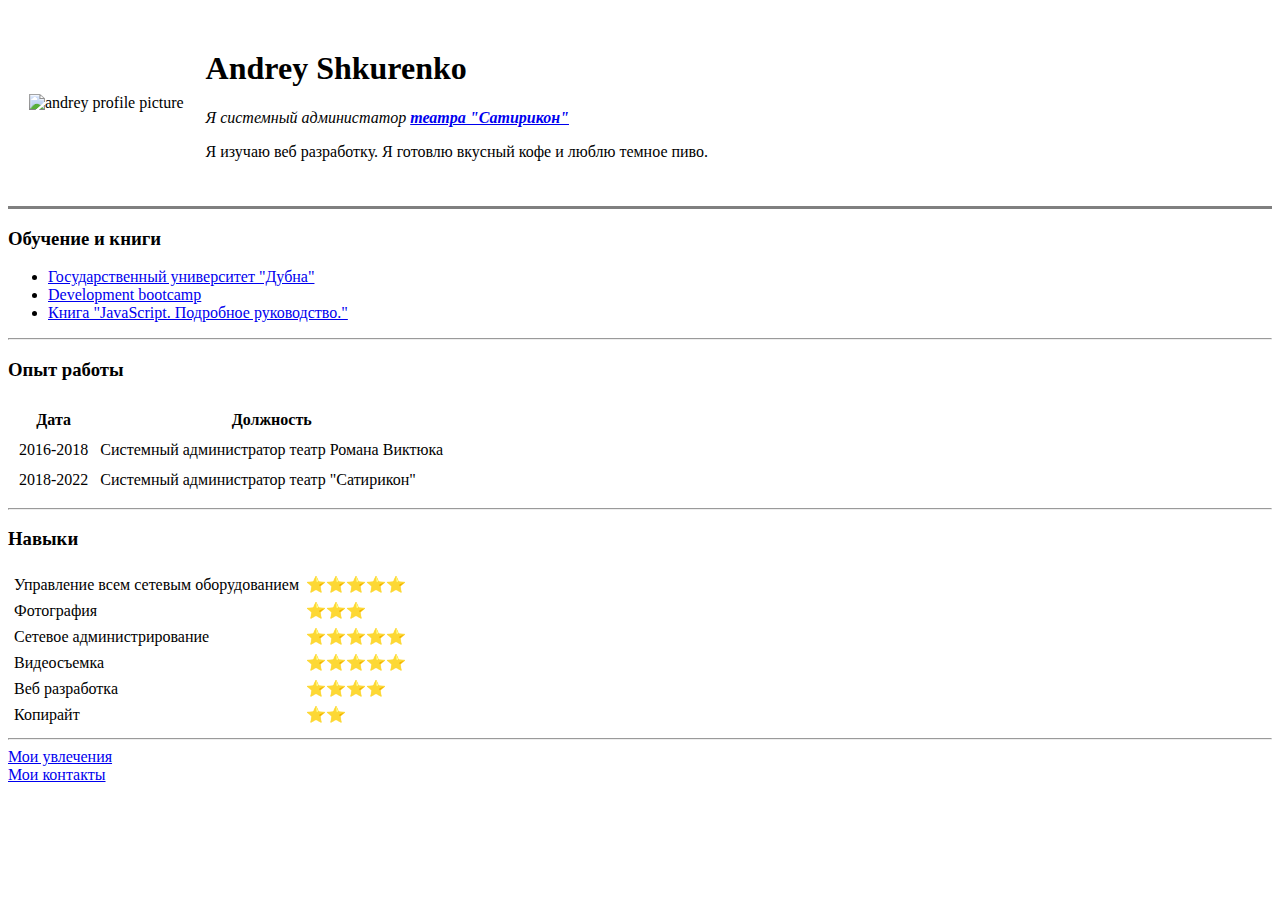
==== index.html @ 785e6e60 "Add initial wd website files" ====
<!DOCTYPE html>
<html lang="en">
<head>
    <meta charset="UTF-8">
    
    <title>💖Andrey Personal Site</title>
</head>
<body>
    <table cellspacing="20">
        <tr>
            <td>
                <img src="images/andr.png" alt = "andrey profile picture">
                
            </td>
            <td>
                <h1>Andrey Shkurenko</h1> 
                <p><em>Я системный администатор <a href=https://www.satirikon.ru/><strong>театра "Сатирикон"</strong></em></p></a>
                <p>Я изучаю веб разработку. Я готовлю вкусный кофе и люблю темное пиво.</p>
            </td>
        </tr>
    </table>
   
   
   
   <hr size =3 noshade="0">
   <h3> Обучение и книги</h3>
   <ul>
   <li>
    <a href=https://www.uni-dubna.ru/> Государственный университет "Дубна"</a>
   </li>

    <li>
        <a href=https://www.udemy.com/course/the-complete-web-development-bootcamp/> Development bootcamp</a>
    </li>
   
    <li>
        <a href=https://www.litres.ru/devid-flenagan/javascript-podrobnoe-rukovodstvo-6-e-izdanie-24499998/>Книга "JavaScript. Подробное руководство."</a>
        
    </li>
   </ul>
   <hr>
   <h3>Опыт работы</h3>
   <table cellspacing="10">
 <th>Дата</th>
 <th>Должность</th>
 <tr>
    <td>2016-2018</td>
    <td>Системный администратор театр Романа Виктюка</td>
<tr>
    <td>2018-2022</td>
    <td>Системный администратор театр "Сатирикон"</td>
    </tr>
</table>
<hr>
<h3>Навыки</h3>
    <table cellspacing="5">
<tr>
 
        <td>Управление всем сетевым оборудованием </td>
        <td>⭐⭐⭐⭐⭐</td>
        </tr>
        <tr>
        <td>Фотография</td>
        <td>⭐⭐⭐</td>
</tr>
<tr>
    <td>Cетевое администрирование </td>
    <td>⭐⭐⭐⭐⭐</td>
</tr>
<tr>
    <td>Видеосъемка</td>
    <td>⭐⭐⭐⭐⭐</td>
    </tr>
<tr>
    <td>Веб разработка</td>
    <td>⭐⭐⭐⭐</td>
</tr>
<tr>
    <td>Копирайт</td>
    <td>⭐⭐</td>
</tr>
    </table>

   </table>
   <hr>
   <a href="hobbies.html">Мои увлечения</a>
   <br>
   <a href="contact.html">Мои контакты</a>
</body>
</html>
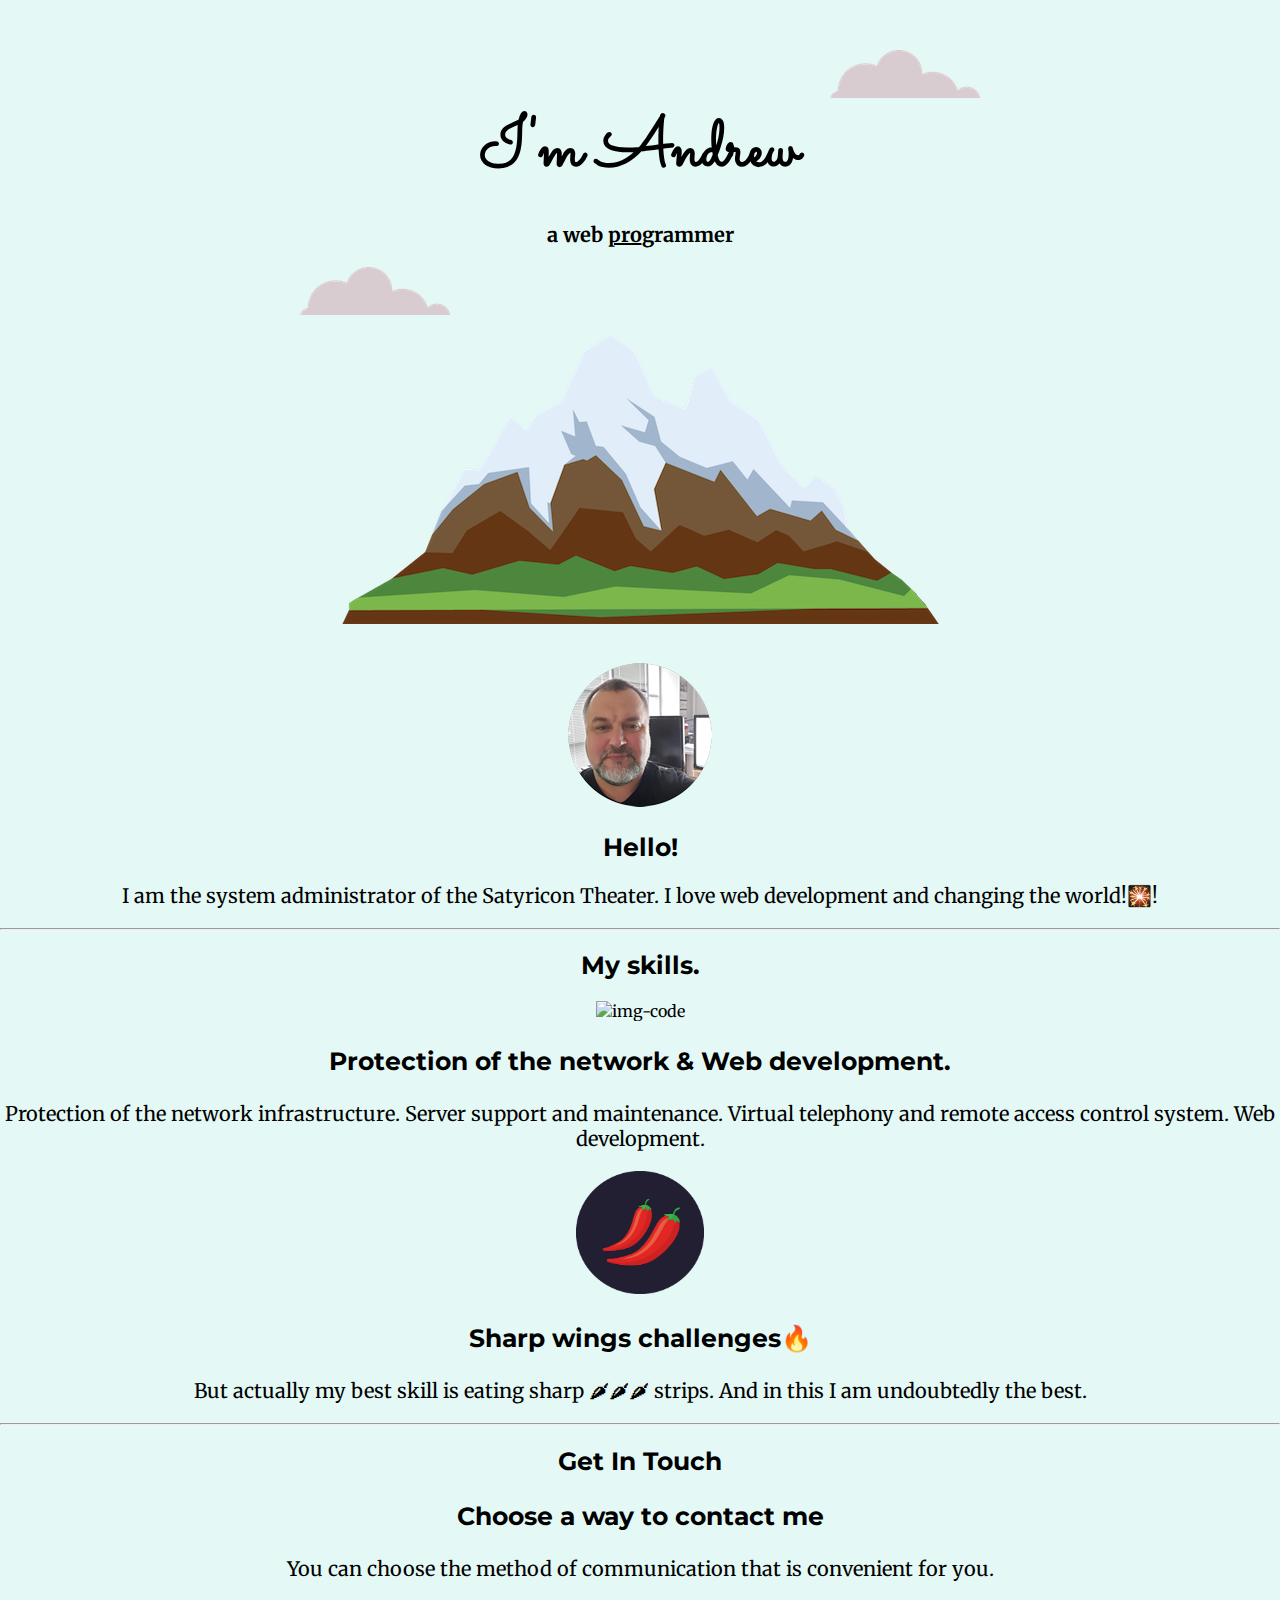
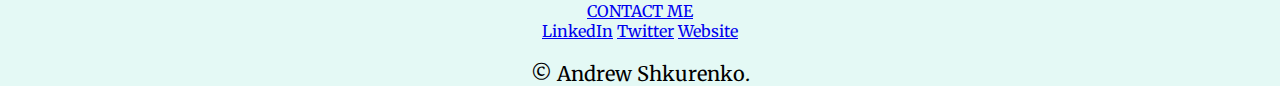
==== commit f32c74d8: "Add files via upload" ====
--- a/index.html
+++ b/index.html
@@ -2,89 +2,67 @@
 <html lang="en">
 <head>
     <meta charset="UTF-8">
-    
-    <title>💖Andrey Personal Site</title>
+    <meta http-equiv="X-UA-Compatible" content="IE=edge">
+    <meta name="viewport" content="width=device-width, initial-scale=1.0">
+    <title>Andrew Shkurenko</title>
+    <link rel="stylesheet"  type = "text/css" href="css/styles.css">
+    <link rel="icon" href="favicon.ico">
+   
+    <link rel="preconnect" href="https://fonts.gstatic.com" crossorigin>
+    <link rel="preconnect" href="https://fonts.googleapis.com">
+<link rel="preconnect" href="https://fonts.gstatic.com" crossorigin>
+<link href="https://fonts.googleapis.com/css2?family=Merriweather&family=Montserrat&family=Sacramento&display=swap" rel="stylesheet">
+<link rel="preconnect" href="https://fonts.googleapis.com">
+<link rel="preconnect" href="https://fonts.gstatic.com" crossorigin>
+<link rel="preconnect" href="https://fonts.googleapis.com">
+<link rel="preconnect" href="https://fonts.gstatic.com" crossorigin>
+<link href="https://fonts.googleapis.com/css2?family=Anton&family=Dynalight&family=Lobster&family=Parisienne&family=Romanesco&family=Yesteryear&display=swap" rel="stylesheet">
 </head>
 <body>
-    <table cellspacing="20">
-        <tr>
-            <td>
-                <img src="images/andr.png" alt = "andrey profile picture">
-                
-            </td>
-            <td>
-                <h1>Andrey Shkurenko</h1> 
-                <p><em>Я системный администатор <a href=https://www.satirikon.ru/><strong>театра "Сатирикон"</strong></em></p></a>
-                <p>Я изучаю веб разработку. Я готовлю вкусный кофе и люблю темное пиво.</p>
-            </td>
-        </tr>
-    </table>
-   
-   
-   
-   <hr size =3 noshade="0">
-   <h3> Обучение и книги</h3>
-   <ul>
-   <li>
-    <a href=https://www.uni-dubna.ru/> Государственный университет "Дубна"</a>
-   </li>
-
-    <li>
-        <a href=https://www.udemy.com/course/the-complete-web-development-bootcamp/> Development bootcamp</a>
-    </li>
-   
-    <li>
-        <a href=https://www.litres.ru/devid-flenagan/javascript-podrobnoe-rukovodstvo-6-e-izdanie-24499998/>Книга "JavaScript. Подробное руководство."</a>
-        
-    </li>
-   </ul>
-   <hr>
-   <h3>Опыт работы</h3>
-   <table cellspacing="10">
- <th>Дата</th>
- <th>Должность</th>
- <tr>
-    <td>2016-2018</td>
-    <td>Системный администратор театр Романа Виктюка</td>
-<tr>
-    <td>2018-2022</td>
-    <td>Системный администратор театр "Сатирикон"</td>
-    </tr>
-</table>
-<hr>
-<h3>Навыки</h3>
-    <table cellspacing="5">
-<tr>
- 
-        <td>Управление всем сетевым оборудованием </td>
-        <td>⭐⭐⭐⭐⭐</td>
-        </tr>
-        <tr>
-        <td>Фотография</td>
-        <td>⭐⭐⭐</td>
-</tr>
-<tr>
-    <td>Cетевое администрирование </td>
-    <td>⭐⭐⭐⭐⭐</td>
-</tr>
-<tr>
-    <td>Видеосъемка</td>
-    <td>⭐⭐⭐⭐⭐</td>
-    </tr>
-<tr>
-    <td>Веб разработка</td>
-    <td>⭐⭐⭐⭐</td>
-</tr>
-<tr>
-    <td>Копирайт</td>
-    <td>⭐⭐</td>
-</tr>
-    </table>
-
-   </table>
-   <hr>
-   <a href="hobbies.html">Мои увлечения</a>
-   <br>
-   <a href="contact.html">Мои контакты</a>
+  
+<div class="top-container">
+    <img class="top-cloud" src="images/cloud.png" alt="cloud-img">
+    <h1>I'm Andrew</h1>
+    <p><strong>a web <span class="pro">pro</span>grammer</strong></p>
+    <img class="bottom-cloud" src="images/cloud.png" alt="cloud-img">
+    <img src="images/mountain.png" alt="mointain-img">
+    
+    <div class="middle-container">
+        <div class="profile">
+          <img class="foto" src="images/andr.png" alt="">
+          <h2>Hello!</h2>
+          <p>I am the system administrator of the Satyricon Theater. I love web development and changing the world!🎇!</p>
+        </div>
+        <hr>
+        <div class="skills">
+          <h2>My skills.</h2>
+          <div class="skill-row">
+            <img class="img-code" src="https://media.giphy.com/media/LYBHgc2yiO07G3dkkQ/giphy.gif" alt="img-code">
+            <h3>Protection of the network & Web development.</h3>
+            <p>Protection of the network infrastructure. Server support and maintenance. Virtual telephony and remote access control system. Web development.</p>
+          </div>
+          <div class="skill-row">
+            <img class="chilles" src="images\chillies.png" alt="chilles.png">
+            <h3>Sharp wings challenges🔥</h3>
+            <p>But actually my best skill is eating sharp 🌶🌶🌶 strips. And in this I am undoubtedly the best.</p>
+          </div>
+        </div>
+        <hr>
+        <div class="contact-me">
+          <h2>Get In Touch</h2>
+          <h3>Choose a way to contact me</h3>
+          <p>You can choose the method of communication that is convenient for you.</p>
+          <a class="btn" href="mailto:name@email.com">CONTACT ME</a>
+        </div>
+      </div>
+      
+      
+      <div class="bottom-container">
+        <a class="footer-link" href="https://www.linkedin.com/">LinkedIn</a>
+        <a class="footer-link" href="https://twitter.com/">Twitter</a>
+        <a class="footer-link" href="https://www.appbrewery.co/">Website</a>
+        <p>© Andrew Shkurenko.</p>
+      </div>
+      
 </body>
 </html>--- a/css/styles.css
+++ b/css/styles.css
@@ -0,0 +1,72 @@
+body{
+    margin: 0px;
+    text-align: center;
+    font-family: 'Merriweather', serif;
+}
+
+p{
+    font-size: 20px;
+}
+h1 {
+    
+    margin: 0px;
+    font-family: 'Sacramento', cursive;
+    font-size: 70px;
+    
+}
+
+h2 {
+    font-family: 'Montserrat';
+    font-size: 25px;
+}
+
+h3 {
+    font-family: 'Montserrat';
+    font-size: 25px;
+    
+}
+
+
+.top-container{
+    background-color: #E4F9F5;
+    position: relative;
+    padding-top: 100px;
+}
+
+
+.middle-container{
+
+}Rule is :empty
+.skill-row{
+    width: 10%;
+}
+.foto {
+margin-top: 35px;}
+.img-code{
+    width:10%;
+}
+
+.chilles{
+    width: 10%
+    ;}
+
+.bottom-container{
+    
+    
+}
+
+.pro {
+    text-decoration: underline;
+    font-weight: bold;
+}
+
+.bottom-cloud {
+    position: absolute;
+    left: 300px;
+}
+
+.top-cloud {
+    position: absolute;
+    right: 300px;
+    top: 50px;
+}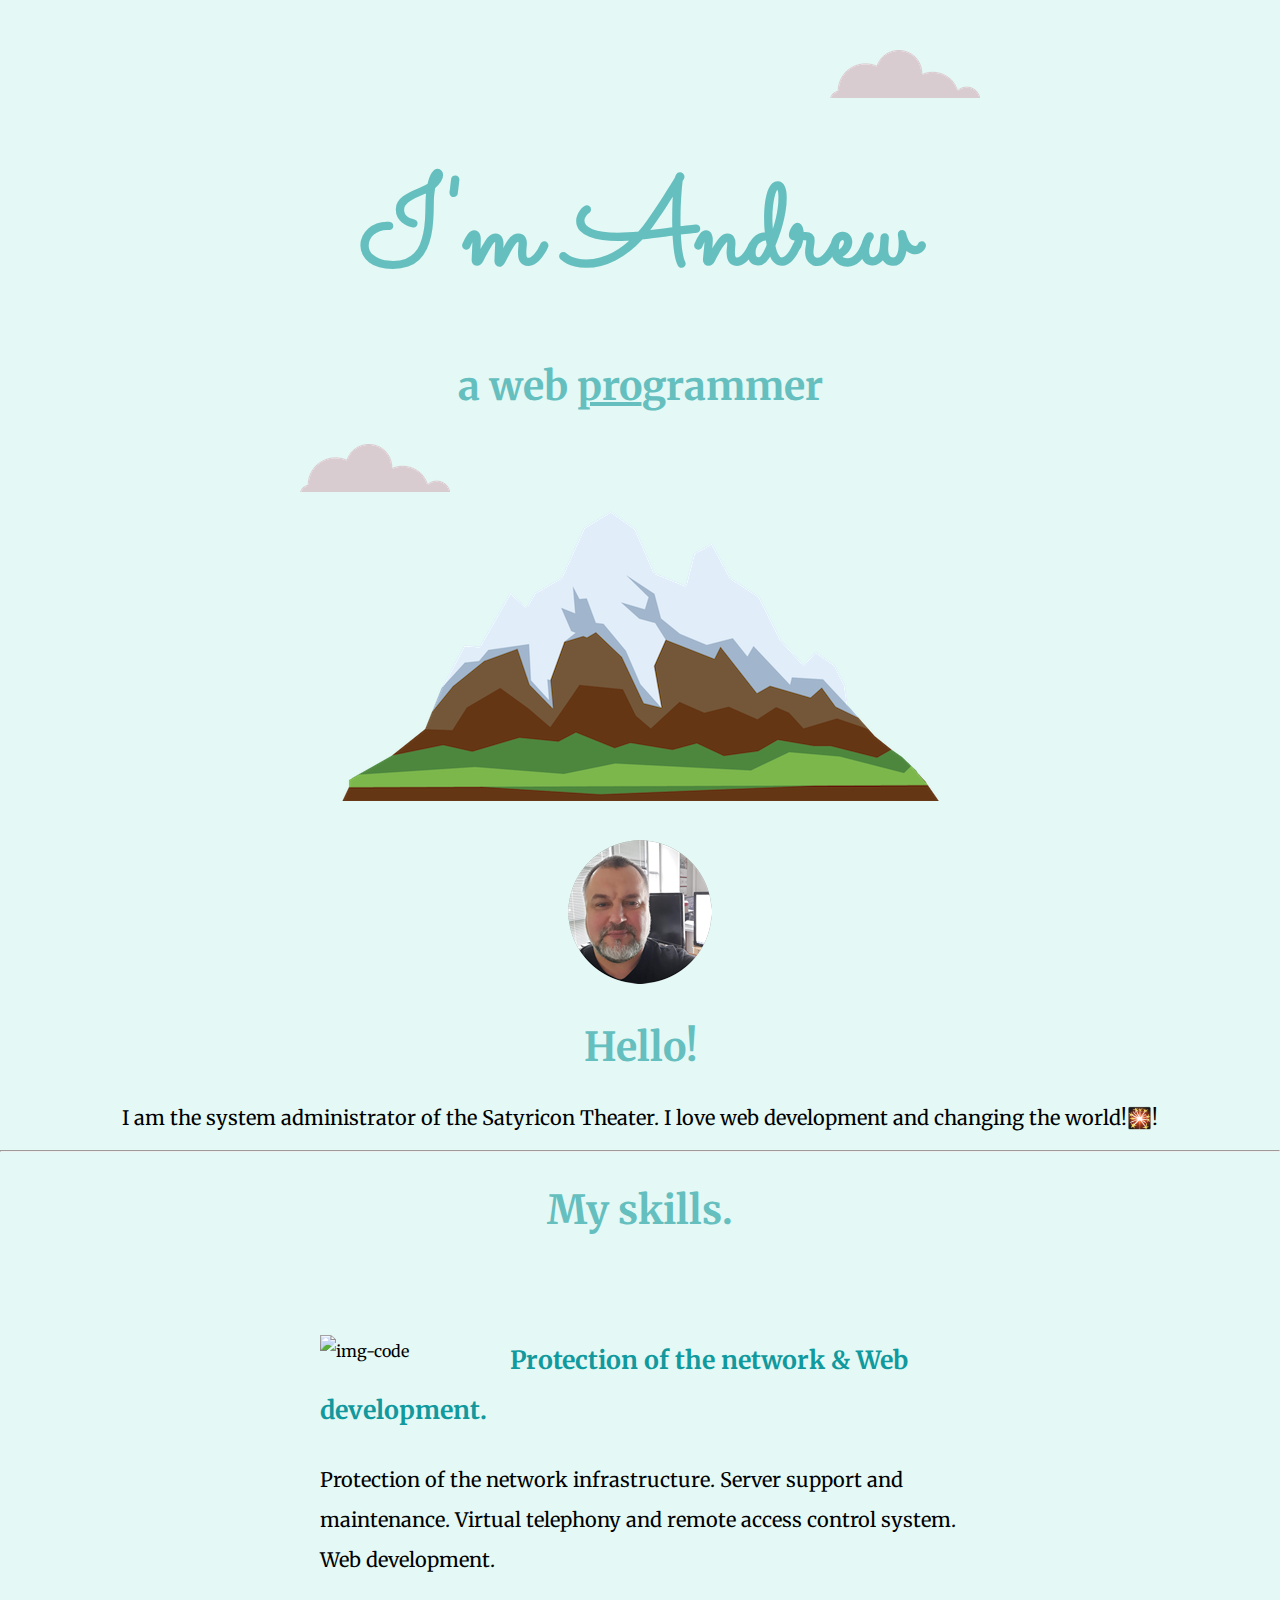
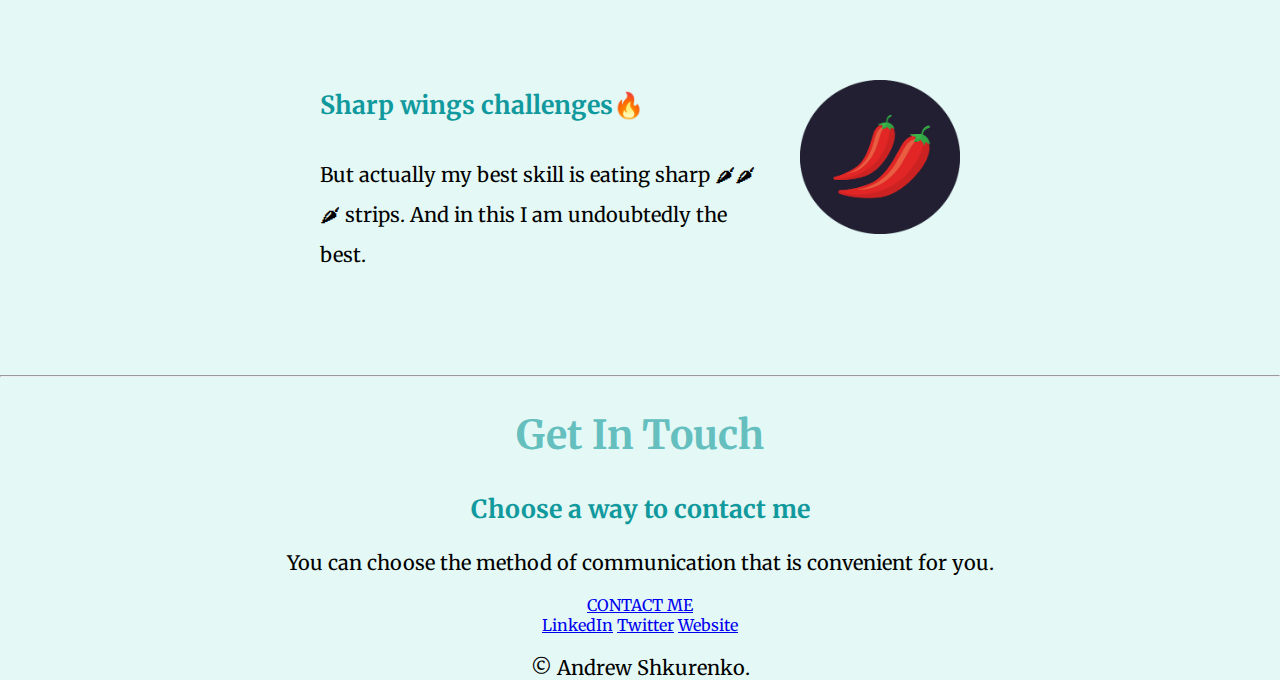
==== commit 710bc39c: "Add files via upload" ====
--- a/index.html
+++ b/index.html
@@ -23,7 +23,7 @@
 <div class="top-container">
     <img class="top-cloud" src="images/cloud.png" alt="cloud-img">
     <h1>I'm Andrew</h1>
-    <p><strong>a web <span class="pro">pro</span>grammer</strong></p>
+    <h2>a web <span class="pro">pro</span>grammer</h2>
     <img class="bottom-cloud" src="images/cloud.png" alt="cloud-img">
     <img src="images/mountain.png" alt="mointain-img">
     
@@ -39,12 +39,12 @@
           <div class="skill-row">
             <img class="img-code" src="https://media.giphy.com/media/LYBHgc2yiO07G3dkkQ/giphy.gif" alt="img-code">
             <h3>Protection of the network & Web development.</h3>
-            <p>Protection of the network infrastructure. Server support and maintenance. Virtual telephony and remote access control system. Web development.</p>
+            <p >Protection of the network infrastructure. Server support and maintenance. Virtual telephony and remote access control system. Web development.</p>
           </div>
           <div class="skill-row">
             <img class="chilles" src="images\chillies.png" alt="chilles.png">
             <h3>Sharp wings challenges🔥</h3>
-            <p>But actually my best skill is eating sharp 🌶🌶🌶 strips. And in this I am undoubtedly the best.</p>
+            <p >But actually my best skill is eating sharp 🌶🌶🌶 strips. And in this I am undoubtedly the best.</p>
           </div>
         </div>
         <hr>
--- a/css/styles.css
+++ b/css/styles.css
@@ -9,19 +9,28 @@
 }
 h1 {
     
-    margin: 0px;
+    color: #66BFBF;
+    margin:50px auto 0 auto;
     font-family: 'Sacramento', cursive;
-    font-size: 70px;
-    
+   font-size: 7.625rem;
+   
 }
 
 h2 {
-    font-family: 'Montserrat';
-    font-size: 25px;
+    
+    color: #66BFBF;
+    font-family: 'Montserrat'  sans-serif;
+    font-size: 2.5rem;
+   
 }
-
+.programm{
+    color: #66BFBF;
+    font-family: 'Montserrat'  sans-serif;
+    font-size: 1rem;
+}
 h3 {
-    font-family: 'Montserrat';
+    color: #11999E;
+    font-family: 'Montserrat' sans-serif;
     font-size: 25px;
     
 }
@@ -43,16 +52,34 @@
 .foto {
 margin-top: 35px;}
 .img-code{
-    width:10%;
+    width: 25%;
+float: left;
+margin-right: 30px;
+
 }
 
+
 .chilles{
-    width: 10%
-    ;}
+    width: 25%;
+    float: right;
+margin-left: 30px;
+    }
+.code-skill-description {
+       clear: left;
+    }
+.code-chilles-descripton{
+    clear: right;
+}
+.bottom-container{
 
-.bottom-container{
+}
     
-    
+    .skill-row{
+        width: 50%;
+        margin: 100px auto 100px auto;
+        text-align: left;
+        line-height: 2;
+        
 }
 
 .pro {
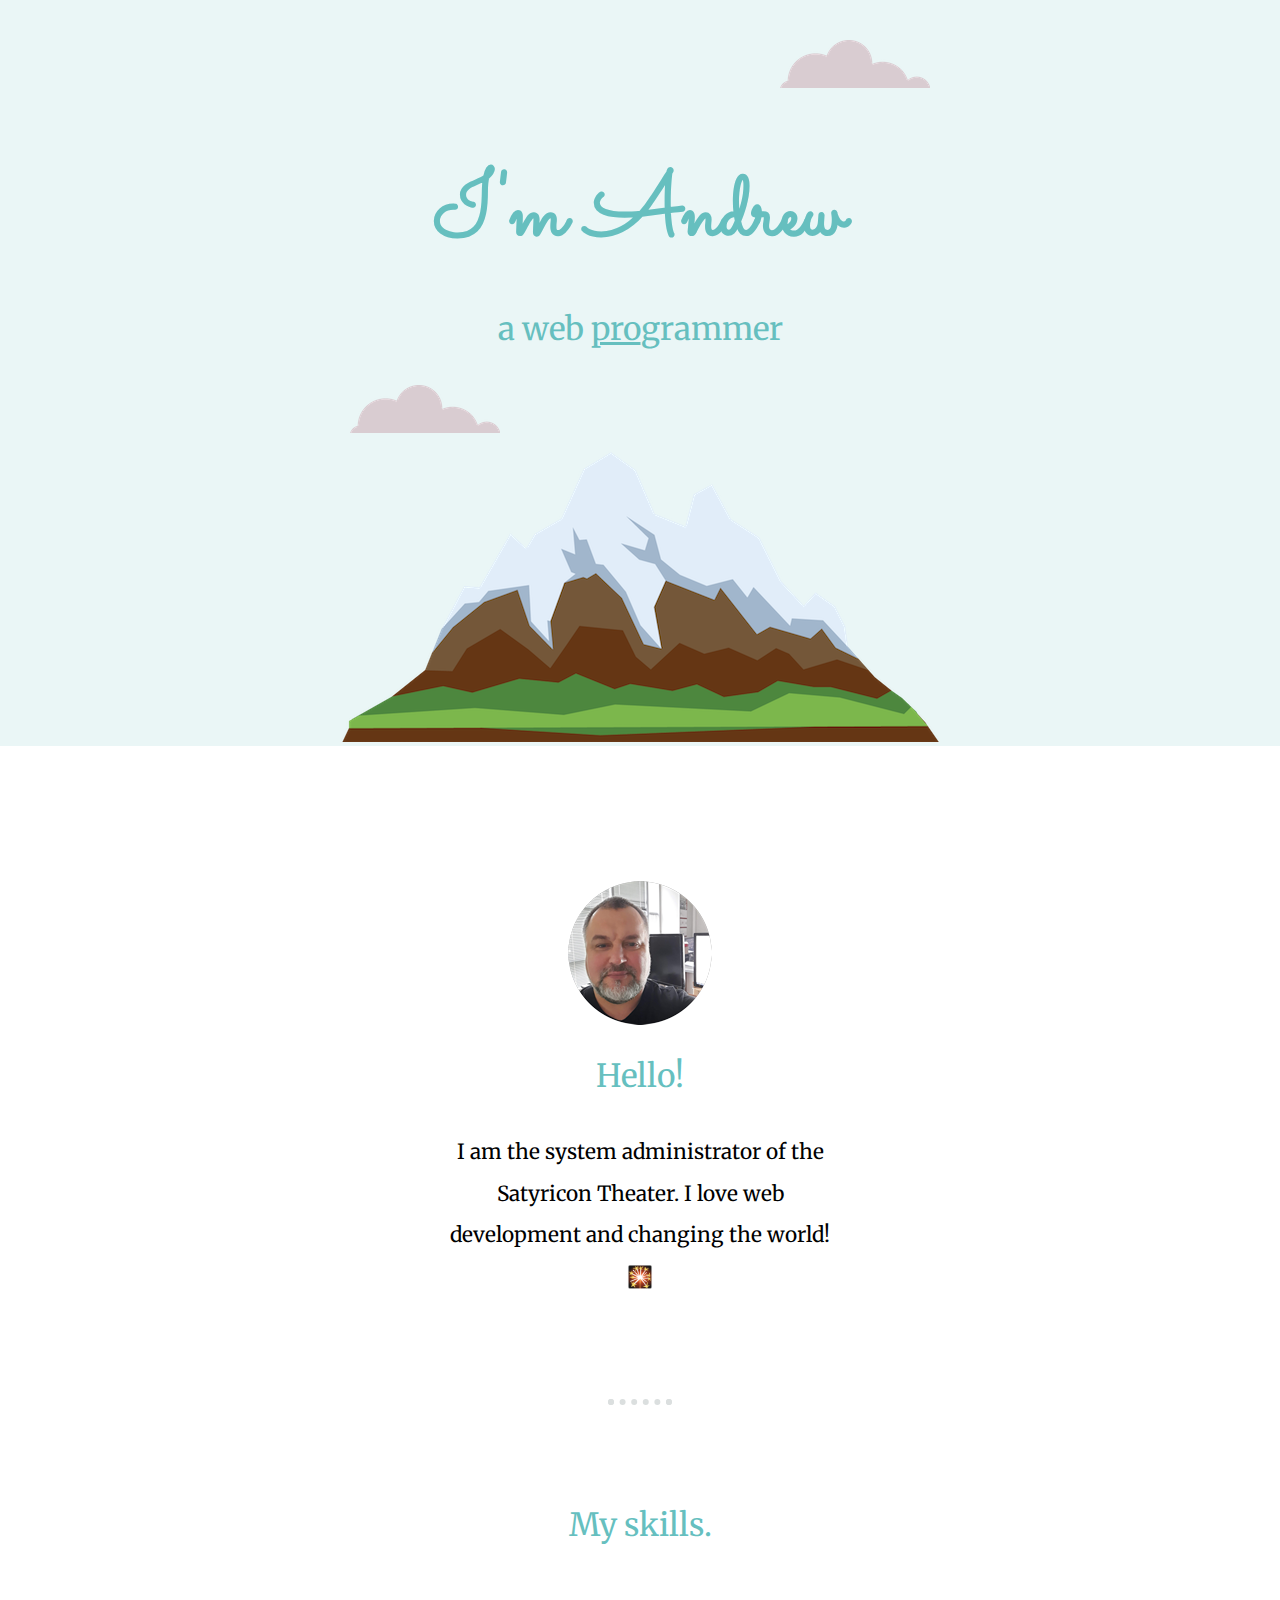
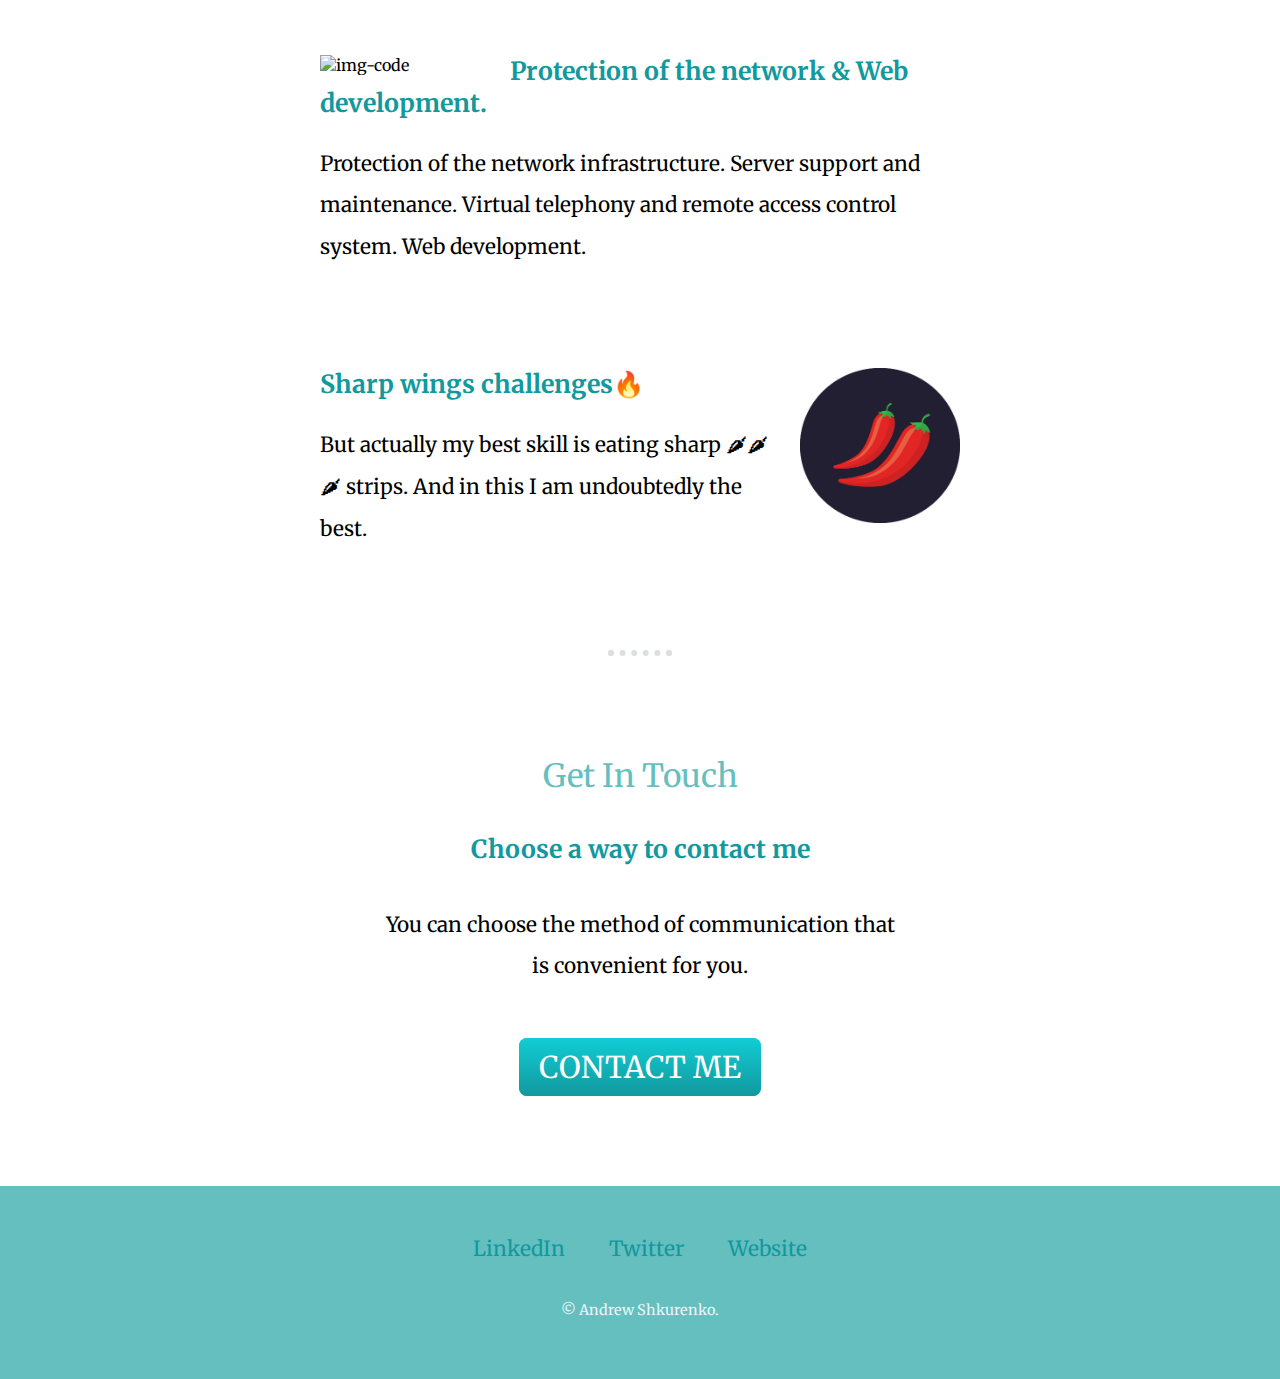
==== commit 47776041: "Add files via upload" ====
--- a/index.html
+++ b/index.html
@@ -26,12 +26,12 @@
     <h2>a web <span class="pro">pro</span>grammer</h2>
     <img class="bottom-cloud" src="images/cloud.png" alt="cloud-img">
     <img src="images/mountain.png" alt="mointain-img">
-    
+    </div>
     <div class="middle-container">
         <div class="profile">
           <img class="foto" src="images/andr.png" alt="">
           <h2>Hello!</h2>
-          <p>I am the system administrator of the Satyricon Theater. I love web development and changing the world!🎇!</p>
+          <p class="intro">I am the system administrator of the Satyricon Theater. I love web development and changing the world!🎇</p>
         </div>
         <hr>
         <div class="skills">
@@ -51,7 +51,7 @@
         <div class="contact-me">
           <h2>Get In Touch</h2>
           <h3>Choose a way to contact me</h3>
-          <p>You can choose the method of communication that is convenient for you.</p>
+          <p class="contact-message">You can choose the method of communication that is convenient for you.</p>
           <a class="btn" href="mailto:name@email.com">CONTACT ME</a>
         </div>
       </div>
@@ -61,7 +61,7 @@
         <a class="footer-link" href="https://www.linkedin.com/">LinkedIn</a>
         <a class="footer-link" href="https://twitter.com/">Twitter</a>
         <a class="footer-link" href="https://www.appbrewery.co/">Website</a>
-        <p>© Andrew Shkurenko.</p>
+        <p class="copiright">© Andrew Shkurenko.</p>
       </div>
       
 </body>
--- a/css/styles.css
+++ b/css/styles.css
@@ -1,50 +1,60 @@
 body{
+   
     margin: 0px;
     text-align: center;
     font-family: 'Merriweather', serif;
-}
-
-p{
-    font-size: 20px;
-}
-h1 {
-    
-    color: #66BFBF;
-    margin:50px auto 0 auto;
-    font-family: 'Sacramento', cursive;
-   font-size: 7.625rem;
-   
-}
-
-h2 {
-    
-    color: #66BFBF;
-    font-family: 'Montserrat'  sans-serif;
-    font-size: 2.5rem;
-   
-}
-.programm{
-    color: #66BFBF;
-    font-family: 'Montserrat'  sans-serif;
-    font-size: 1rem;
-}
-h3 {
-    color: #11999E;
-    font-family: 'Montserrat' sans-serif;
-    font-size: 25px;
     
 }
 
 
+
+h1 {
+    color: #66BFBF;
+    font-size: 5.625rem;
+    margin:50px auto 0 auto;
+    font-family: 'Sacramento', cursive;
+    
+  
+}
+
+h2 {
+    color: #66BFBF;
+    font-family: 'Montserrat'  sans-serif;
+    font-size: 2rem;
+    font-weight: normal;
+    padding-bottom: 10px;  
+    
+}
+
+h3 {
+    color: #11999E;
+    font-family: 'Montserrat' sans-serif;
+    font-size: 25px;   
+}
+
+p{
+    
+    line-height: 2;
+    font-size: 130%;
+}
+
+hr{
+    border: dotted #dbdfdf 6px;
+    border-bottom: none;
+    width: 4%;
+    margin: 100px auto;
+}
+
+
 .top-container{
-    background-color: #E4F9F5;
+    background-color: #EAF6F6;
     position: relative;
     padding-top: 100px;
 }
 
-
-.middle-container{
-
+.middle-container{ 
+    background-color: #ffffff;
+    margin: 100px 0;
 }Rule is :empty
 .skill-row{
     width: 10%;
@@ -70,30 +80,89 @@
 .code-chilles-descripton{
     clear: right;
 }
+.intro{
+    
+    width: 30%;
+    margin: auto; 
+}
+
 .bottom-container{
 
+    background-color: #66BFBF;
+    padding: 50px 0 20px;
 }
     
     .skill-row{
         width: 50%;
         margin: 100px auto 100px auto;
         text-align: left;
-        line-height: 2;
+        
         
 }
 
 .pro {
     text-decoration: underline;
-    font-weight: bold;
+    
+}
+
+
+
+.top-cloud {
+    position: absolute;
+    right: 350px;
+    top: 40px;
 }
 
 .bottom-cloud {
     position: absolute;
-    left: 300px;
+    left: 350px;
+   
 }
 
-.top-cloud {
-    position: absolute;
-    right: 300px;
-    top: 50px;
+.contact-message {
+    width: 40%;
+    margin: 40px auto 60px;
+}
+
+.copiright{
+    color: #EAF6F6;
+    font-size: 0.9rem;
+    padding: 20px 0;
+}
+.btn {
+    background: #11cdd4;
+    background-image: -webkit-linear-gradient(top, #11cdd4, #11999e);
+    background-image: -moz-linear-gradient(top, #11cdd4, #11999e);
+    background-image: -ms-linear-gradient(top, #11cdd4, #11999e);
+    background-image: -o-linear-gradient(top, #11cdd4, #11999e);
+    background-image: linear-gradient(to bottom, #11cdd4, #11999e);
+    -webkit-border-radius: 8;
+    -moz-border-radius: 8;
+    border-radius: 8px;
+    ffont-family: 'Montserrat' sans-serif; 
+    color: #ffffff;
+    font-size: 30px;
+    padding: 10px 20px 10px 20px;
+    text-decoration: none;
+    margin-top: 20px<;
+  }
+  
+  .btn:hover {
+    background: #30e3cb;
+    background-image: -webkit-linear-gradient(top, #30e3cb, #2bc4a);
+    background-image: -moz-linear-gradient(top, #30e3cb, #2bc4a);
+    background-image: -ms-linear-gradient(top, #30e3cb, #2bc4a);
+    background-image: -o-linear-gradient(top, #30e3cb, #2bc4a);
+    background-image: linear-gradient(to bottom, #30e3cb, #2bc4a);
+    text-decoration: none;
+  }
+  a{
+    color:#11999E;
+    font-size: 130%;
+    margin: 10px 20px;
+    text-decoration: none;
+}
+
+a:hover{
+color: #EAF6F6;
 }